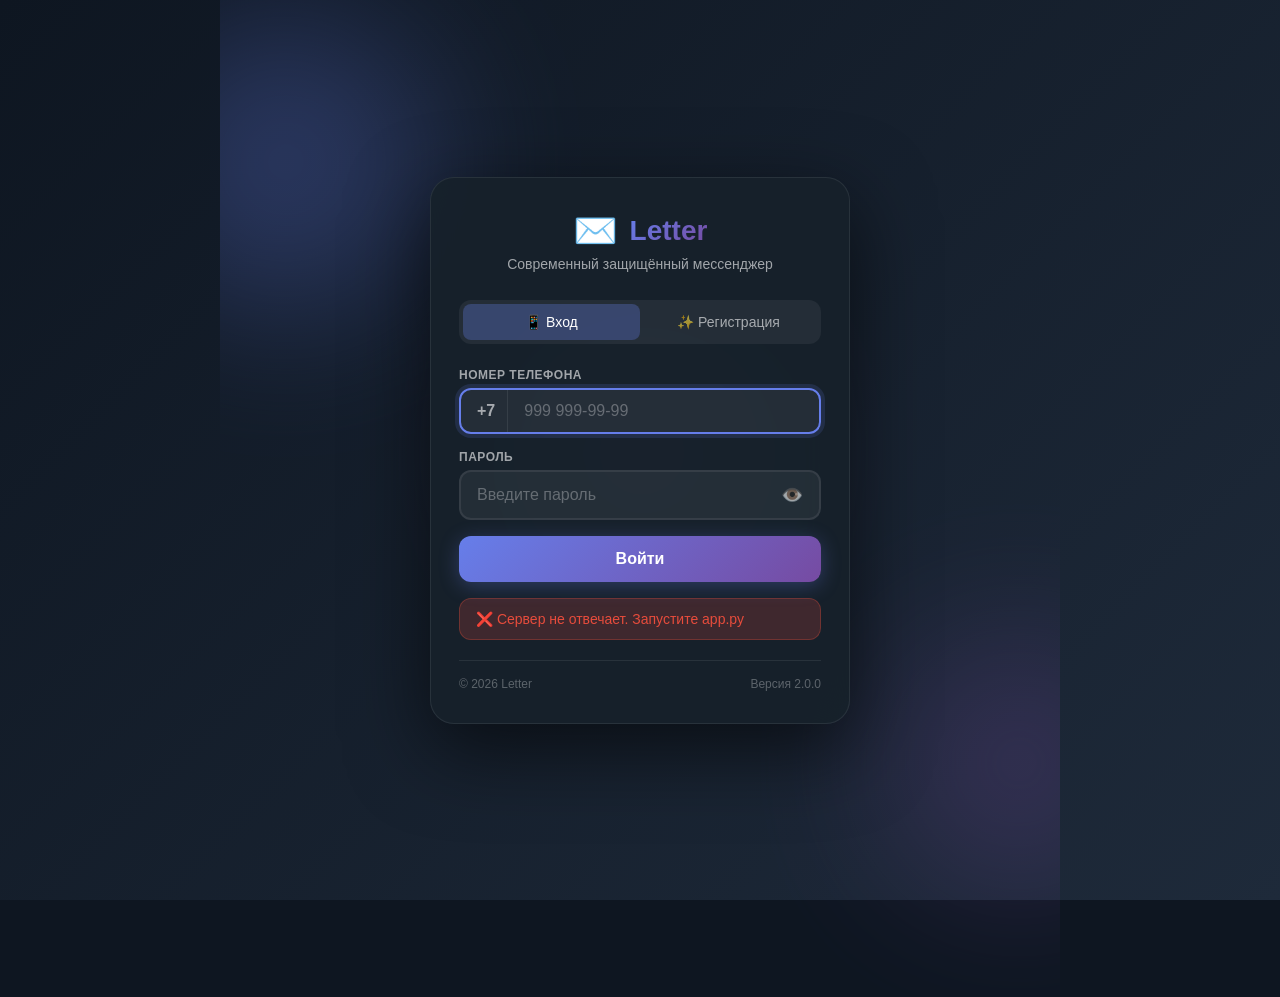
==== index.html @ fa03e1bb "Add files via upload" ====
<!DOCTYPE html>
<html lang="ru">
<head>
    <meta charset="UTF-8" />
    <meta name="viewport" content="width=device-width, initial-scale=1.0, maximum-scale=1.0" />
    <title>Letter — Вход</title>
    <link rel="stylesheet" href="style.css" />
    <link rel="icon" href="data:image/svg+xml,<svg xmlns='http://www.w3.org/2000/svg' viewBox='0 0 100 100'><text y='.9em' font-size='90'>✉️</text></svg>" />
</head>
<body>
    <div class="auth-page">
        <div class="auth-container">
            <!-- Фоновые шары -->
            <div class="auth-bg">
                <div class="orb orb-1"></div>
                <div class="orb orb-2"></div>
                <div class="orb orb-3"></div>
            </div>

            <!-- Карточка -->
            <div class="auth-card">
                <div class="auth-header">
                    <div class="auth-logo">
                        <span class="logo-icon">✉️</span>
                        <h1>Letter</h1>
                    </div>
                    <p class="auth-subtitle">Современный защищённый мессенджер</p>
                </div>

                <!-- Вкладки -->
                <div class="auth-tabs">
                    <button class="auth-tab active" data-tab="login">📱 Вход</button>
                    <button class="auth-tab" data-tab="register">✨ Регистрация</button>
                </div>

                <!-- Панель входа -->
                <div class="auth-panel active" id="panel-login">
                    <form id="login-form">
                        <div class="form-group">
                            <label>Номер телефона</label>
                            <div class="phone-input">
                                <span class="phone-prefix">+7</span>
                                <input 
                                    type="tel" 
                                    id="login-phone" 
                                    placeholder="999 999-99-99" 
                                    maxlength="10"
                                    autofocus
                                />
                            </div>
                        </div>
                        <div class="form-group">
                            <label>Пароль</label>
                            <div class="password-input">
                                <input 
                                    type="password" 
                                    id="login-password" 
                                    placeholder="Введите пароль" 
                                />
                                <button type="button" class="toggle-password" data-target="login-password">
                                    👁️
                                </button>
                            </div>
                        </div>
                        <button type="submit" class="btn btn-primary btn-full" id="login-btn">
                            Войти
                        </button>
                    </form>
                </div>

                <!-- Панель регистрации -->
                <div class="auth-panel" id="panel-register">
                    <form id="register-form">
                        <div class="form-group">
                            <label>Номер телефона</label>
                            <div class="phone-input">
                                <span class="phone-prefix">+7</span>
                                <input 
                                    type="tel" 
                                    id="register-phone" 
                                    placeholder="999 999-99-99" 
                                    maxlength="10"
                                />
                            </div>
                        </div>
                        <div class="form-group">
                            <label>Имя пользователя</label>
                            <input 
                                type="text" 
                                id="register-username" 
                                placeholder="Как вас называть?" 
                            />
                            <span class="input-hint">Необязательно</span>
                        </div>
                        <div class="form-group">
                            <label>Пароль</label>
                            <div class="password-input">
                                <input 
                                    type="password" 
                                    id="register-password" 
                                    placeholder="Минимум 6 символов" 
                                />
                                <button type="button" class="toggle-password" data-target="register-password">
                                    👁️
                                </button>
                            </div>
                        </div>
                        <div class="form-group">
                            <label>Повторите пароль</label>
                            <div class="password-input">
                                <input 
                                    type="password" 
                                    id="register-password-confirm" 
                                    placeholder="Повторите пароль" 
                                />
                                <button type="button" class="toggle-password" data-target="register-password-confirm">
                                    👁️
                                </button>
                            </div>
                        </div>
                        <button type="submit" class="btn btn-primary btn-full" id="register-btn">
                            Создать аккаунт
                        </button>
                    </form>
                </div>

                <!-- Сообщения -->
                <div id="auth-message" class="auth-message"></div>

                <!-- Футер -->
                <div class="auth-footer">
                    <span>© 2026 Letter</span>
                    <span>Версия 2.0.0</span>
                </div>
            </div>
        </div>
    </div>

    <script type="module">
        import './auth.js';
    </script>
</body>
</html>
---- style.css ----
/* ============================================
   ROOT VARIABLES
============================================ */
:root {
    --bg-primary: #0e1621;
    --bg-secondary: #17212b;
    --bg-card: rgba(23, 33, 43, 0.95);
    --bg-input: rgba(255, 255, 255, 0.06);
    --bg-hover: rgba(255, 255, 255, 0.04);
    --border-color: rgba(255, 255, 255, 0.08);
    --text-primary: #ffffff;
    --text-secondary: rgba(255, 255, 255, 0.6);
    --text-muted: rgba(255, 255, 255, 0.3);
    --accent-start: #667eea;
    --accent-end: #764ba2;
    --shadow: 0 25px 80px rgba(0, 0, 0, 0.6);
}

/* ============================================
   RESET
============================================ */
* {
    margin: 0;
    padding: 0;
    box-sizing: border-box;
}

body {
    font-family: -apple-system, BlinkMacSystemFont, 'Segoe UI', Roboto, sans-serif;
    background: var(--bg-primary);
    color: var(--text-primary);
    height: 100vh;
    overflow: hidden;
}

/* ============================================
   SCROLLBAR
============================================ */
::-webkit-scrollbar {
    width: 6px;
}

::-webkit-scrollbar-track {
    background: var(--bg-primary);
}

::-webkit-scrollbar-thumb {
    background: rgba(255, 255, 255, 0.15);
    border-radius: 3px;
}

::-webkit-scrollbar-thumb:hover {
    background: rgba(255, 255, 255, 0.25);
}

/* ============================================
   АВТОРИЗАЦИЯ (LOGIN/REGISTER)
============================================ */
.auth-page {
    display: flex;
    justify-content: center;
    align-items: center;
    min-height: 100vh;
    background: linear-gradient(135deg, #0e1621 0%, #1e2a3a 100%);
    padding: 20px;
}

.auth-container {
    position: relative;
    width: 100%;
    max-width: 420px;
}

/* Анимация фона */
.auth-bg {
    position: absolute;
    top: -50%;
    left: -50%;
    width: 200%;
    height: 200%;
    z-index: 0;
    overflow: hidden;
    pointer-events: none;
}

.orb {
    position: absolute;
    border-radius: 50%;
    filter: blur(80px);
    opacity: 0.3;
    animation: float 8s ease-in-out infinite;
}

.orb-1 {
    width: 300px;
    height: 300px;
    background: #667eea;
    top: 10%;
    left: -10%;
    animation-delay: 0s;
}

.orb-2 {
    width: 250px;
    height: 250px;
    background: #764ba2;
    bottom: 10%;
    right: -10%;
    animation-delay: 2s;
}

.orb-3 {
    width: 200px;
    height: 200px;
    background: #f093fb;
    top: 50%;
    left: 50%;
    transform: translate(-50%, -50%);
    animation-delay: 4s;
}

@keyframes float {
    0%,
    100% {
        transform: translate(0, 0) scale(1);
    }
    33% {
        transform: translate(30px, -30px) scale(1.1);
    }
    66% {
        transform: translate(-20px, 20px) scale(0.9);
    }
}

/* Карточка авторизации */
.auth-card {
    position: relative;
    z-index: 1;
    background: var(--bg-card);
    backdrop-filter: blur(20px);
    -webkit-backdrop-filter: blur(20px);
    border: 1px solid var(--border-color);
    border-radius: 24px;
    padding: 32px 28px;
    box-shadow: var(--shadow);
}

.auth-header {
    text-align: center;
    margin-bottom: 28px;
}

.auth-logo {
    display: flex;
    align-items: center;
    justify-content: center;
    gap: 12px;
}

.logo-icon {
    font-size: 36px;
}

.auth-logo h1 {
    font-size: 28px;
    font-weight: 700;
    background: linear-gradient(135deg, var(--accent-start), var(--accent-end));
    -webkit-background-clip: text;
    -webkit-text-fill-color: transparent;
    background-clip: text;
}

.auth-subtitle {
    color: var(--text-secondary);
    font-size: 14px;
    margin-top: 4px;
}

/* Вкладки */
.auth-tabs {
    display: flex;
    gap: 0;
    margin-bottom: 24px;
    background: var(--bg-input);
    border-radius: 12px;
    overflow: hidden;
    padding: 4px;
}

.auth-tab {
    flex: 1;
    padding: 10px;
    background: transparent;
    border: none;
    color: var(--text-secondary);
    font-size: 14px;
    font-weight: 500;
    cursor: pointer;
    border-radius: 8px;
    transition: all 0.3s;
}

.auth-tab.active {
    background: rgba(102, 126, 234, 0.3);
    color: var(--text-primary);
}

.auth-tab:hover {
    color: var(--text-primary);
}

/* Панели форм */
.auth-panel {
    display: none;
    animation: fadeIn 0.3s ease;
}

.auth-panel.active {
    display: block;
}

@keyframes fadeIn {
    from {
        opacity: 0;
        transform: translateY(10px);
    }
    to {
        opacity: 1;
        transform: translateY(0);
    }
}

/* Формы */
.form-group {
    margin-bottom: 16px;
}

.form-group label {
    display: block;
    font-size: 12px;
    font-weight: 600;
    color: var(--text-secondary);
    margin-bottom: 6px;
    text-transform: uppercase;
    letter-spacing: 0.5px;
}

.phone-input,
.password-input {
    display: flex;
    align-items: center;
    background: var(--bg-input);
    border: 2px solid var(--border-color);
    border-radius: 12px;
    overflow: hidden;
    transition: all 0.3s;
}

.phone-input:focus-within,
.password-input:focus-within {
    border-color: var(--accent-start);
    box-shadow: 0 0 0 4px rgba(102, 126, 234, 0.15);
}

.phone-prefix {
    padding: 12px 12px 12px 16px;
    color: var(--text-secondary);
    font-weight: 600;
    font-size: 16px;
    background: transparent;
    border-right: 1px solid var(--border-color);
    flex-shrink: 0;
}

input[type="tel"],
input[type="text"],
input[type="password"],
input[type="date"] {
    width: 100%;
    padding: 12px 16px;
    background: transparent;
    border: none;
    font-size: 16px;
    color: var(--text-primary);
    outline: none;
    font-family: inherit;
}

input::placeholder {
    color: var(--text-muted);
}

.input-hint {
    display: block;
    color: var(--text-muted);
    font-size: 12px;
    margin-top: 4px;
}

.toggle-password {
    padding: 12px 16px;
    background: transparent;
    border: none;
    color: var(--text-secondary);
    cursor: pointer;
    font-size: 18px;
    transition: color 0.2s;
}

.toggle-password:hover {
    color: var(--text-primary);
}

/* Кнопки */
.btn {
    padding: 14px 24px;
    border: none;
    border-radius: 12px;
    font-size: 16px;
    font-weight: 600;
    cursor: pointer;
    transition: all 0.3s;
    font-family: inherit;
    display: inline-flex;
    align-items: center;
    justify-content: center;
    gap: 8px;
}

.btn:disabled {
    opacity: 0.5;
    cursor: not-allowed;
}

.btn-primary {
    background: linear-gradient(135deg, var(--accent-start), var(--accent-end));
    color: white;
    box-shadow: 0 4px 20px rgba(102, 126, 234, 0.3);
}

.btn-primary:hover:not(:disabled) {
    transform: translateY(-2px);
    box-shadow: 0 8px 30px rgba(102, 126, 234, 0.5);
}

.btn-full {
    width: 100%;
}

.btn-secondary {
    background: var(--bg-input);
    color: var(--text-primary);
    border: 1px solid var(--border-color);
}

.btn-secondary:hover:not(:disabled) {
    background: rgba(255, 255, 255, 0.1);
}

.btn-danger {
    background: #e74c3c;
    color: white;
}

.btn-danger:hover:not(:disabled) {
    background: #c0392b;
}

.btn-icon {
    width: 40px;
    height: 40px;
    padding: 0;
    border-radius: 50%;
    background: transparent;
    border: none;
    color: var(--text-secondary);
    font-size: 20px;
    cursor: pointer;
    transition: all 0.2s;
    display: flex;
    align-items: center;
    justify-content: center;
}

.btn-icon:hover {
    background: var(--bg-input);
    color: var(--text-primary);
}

/* Сообщения */
.auth-message {
    margin-top: 16px;
    padding: 12px 16px;
    border-radius: 12px;
    font-size: 14px;
    display: none;
}

.auth-message.error {
    display: block;
    background: rgba(231, 76, 60, 0.2);
    border: 1px solid rgba(231, 76, 60, 0.3);
    color: #e74c3c;
}

.auth-message.success {
    display: block;
    background: rgba(46, 204, 113, 0.2);
    border: 1px solid rgba(46, 204, 113, 0.3);
    color: #2ecc71;
}

.auth-footer {
    text-align: center;
    margin-top: 20px;
    padding-top: 16px;
    border-top: 1px solid var(--border-color);
    color: var(--text-muted);
    font-size: 12px;
    display: flex;
    justify-content: space-between;
}

/* ============================================
   ОСНОВНОЙ ИНТЕРФЕЙС (DASHBOARD + CHAT)
============================================ */
.app {
    display: flex;
    height: 100vh;
    background: var(--bg-primary);
}

/* ============================================
   БОКОВАЯ ПАНЕЛЬ (SIDEBAR)
============================================ */
.sidebar {
    width: 320px;
    min-width: 320px;
    background: var(--bg-secondary);
    border-right: 1px solid var(--border-color);
    display: flex;
    flex-direction: column;
    height: 100vh;
}

.sidebar-header {
    padding: 16px 20px;
    border-bottom: 1px solid var(--border-color);
    display: flex;
    align-items: center;
    justify-content: space-between;
    gap: 12px;
}

.sidebar-user {
    display: flex;
    align-items: center;
    gap: 12px;
    flex: 1;
    min-width: 0;
}

.user-avatar {
    width: 40px;
    height: 40px;
    border-radius: 50%;
    background: linear-gradient(135deg, var(--accent-start), var(--accent-end));
    display: flex;
    align-items: center;
    justify-content: center;
    font-size: 18px;
    font-weight: 600;
    color: white;
    flex-shrink: 0;
    position: relative;
}

.user-avatar img {
    width: 100%;
    height: 100%;
    border-radius: 50%;
    object-fit: cover;
}

.online-dot {
    position: absolute;
    bottom: 2px;
    right: 2px;
    width: 12px;
    height: 12px;
    border-radius: 50%;
    background: #2ecc71;
    border: 2px solid var(--bg-secondary);
}

.online-dot.offline {
    background: #95a5a6;
}

.user-info {
    flex: 1;
    min-width: 0;
}

.user-name {
    display: block;
    font-weight: 600;
    font-size: 16px;
    color: var(--text-primary);
    white-space: nowrap;
    overflow: hidden;
    text-overflow: ellipsis;
}

.user-status {
    font-size: 12px;
    color: var(--text-secondary);
}

.sidebar-actions {
    display: flex;
    gap: 4px;
}

/* Поиск */
.search-container {
    padding: 12px 16px;
    border-bottom: 1px solid var(--border-color);
}

.search-box {
    display: flex;
    align-items: center;
    background: var(--bg-input);
    border-radius: 10px;
    padding: 0 12px;
    border: 2px solid transparent;
    transition: all 0.3s;
}

.search-box:focus-within {
    border-color: var(--accent-start);
}

.search-icon {
    color: var(--text-secondary);
    font-size: 16px;
    margin-right: 8px;
}

.search-box input {
    flex: 1;
    padding: 10px 0;
    background: transparent;
    border: none;
    color: var(--text-primary);
    font-size: 14px;
    outline: none;
}

.search-box input::placeholder {
    color: var(--text-muted);
}

.search-clear {
    background: transparent;
    border: none;
    color: var(--text-muted);
    cursor: pointer;
    padding: 4px 8px;
    display: none;
}

.search-clear.visible {
    display: block;
}

/* Фильтры чатов */
.chat-filters {
    display: flex;
    gap: 4px;
    padding: 8px 16px;
    border-bottom: 1px solid var(--border-color);
    overflow-x: auto;
}

.filter-btn {
    padding: 6px 14px;
    border-radius: 20px;
    border: none;
    background: transparent;
    color: var(--text-secondary);
    font-size: 13px;
    cursor: pointer;
    transition: all 0.2s;
    white-space: nowrap;
}

.filter-btn:hover {
    background: var(--bg-input);
    color: var(--text-primary);
}

.filter-btn.active {
    background: var(--accent-start);
    color: white;
}

/* Список чатов */
.chats-list {
    flex: 1;
    overflow-y: auto;
    padding: 8px 0;
}

.chat-item {
    display: flex;
    align-items: center;
    gap: 12px;
    padding: 12px 16px;
    cursor: pointer;
    transition: all 0.2s;
    position: relative;
}

.chat-item:hover {
    background: var(--bg-hover);
}

.chat-item.active {
    background: rgba(102, 126, 234, 0.15);
}

.chat-avatar {
    width: 48px;
    height: 48px;
    border-radius: 50%;
    background: linear-gradient(135deg, #667eea, #764ba2);
    display: flex;
    align-items: center;
    justify-content: center;
    font-size: 20px;
    font-weight: 600;
    color: white;
    flex-shrink: 0;
    position: relative;
}

.unread-badge {
    position: absolute;
    top: -4px;
    right: -4px;
    background: #e74c3c;
    color: white;
    font-size: 11px;
    font-weight: 600;
    padding: 2px 8px;
    border-radius: 12px;
    min-width: 20px;
    text-align: center;
}

.chat-info {
    flex: 1;
    min-width: 0;
}

.chat-name {
    font-weight: 500;
    font-size: 15px;
    color: var(--text-primary);
}

.chat-last-msg {
    font-size: 13px;
    color: var(--text-secondary);
    white-space: nowrap;
    overflow: hidden;
    text-overflow: ellipsis;
}

.chat-time {
    font-size: 11px;
    color: var(--text-muted);
    flex-shrink: 0;
}

/* Пустое состояние */
.empty-chats {
    text-align: center;
    padding: 40px 20px;
}

.empty-icon {
    font-size: 48px;
    margin-bottom: 12px;
}

.empty-chats p {
    color: var(--text-secondary);
}

.empty-hint {
    font-size: 13px;
    color: var(--text-muted);
    margin-top: 4px;
}

/* ============================================
   ОСНОВНАЯ ОБЛАСТЬ (MAIN CONTENT)
============================================ */
.main-content {
    flex: 1;
    display: flex;
    flex-direction: column;
    height: 100vh;
    background: var(--bg-primary);
}

/* Пустое состояние главной */
.empty-state {
    flex: 1;
    display: flex;
    flex-direction: column;
    align-items: center;
    justify-content: center;
    text-align: center;
    padding: 40px;
}

.empty-state .empty-icon {
    font-size: 64px;
    margin-bottom: 16px;
}

.empty-state h2 {
    font-size: 24px;
    font-weight: 600;
    margin-bottom: 8px;
}

.empty-state p {
    color: var(--text-secondary);
    margin-bottom: 24px;
}

/* ============================================
   ОКНО ЧАТА
============================================ */
.chat-container {
    flex: 1;
    display: flex;
    flex-direction: column;
    height: 100vh;
}

.chat-header {
    padding: 12px 20px;
    border-bottom: 1px solid var(--border-color);
    display: flex;
    align-items: center;
    gap: 12px;
    background: var(--bg-secondary);
    min-height: 64px;
}

.back-btn {
    background: transparent;
    border: none;
    color: var(--text-secondary);
    font-size: 24px;
    cursor: pointer;
    padding: 4px 8px;
    display: none;
}

.back-btn:hover {
    color: var(--text-primary);
}

.chat-user-info {
    display: flex;
    align-items: center;
    gap: 12px;
    flex: 1;
}

.chat-user-avatar {
    width: 40px;
    height: 40px;
    border-radius: 50%;
    background: linear-gradient(135deg, #667eea, #764ba2);
    display: flex;
    align-items: center;
    justify-content: center;
    font-size: 18px;
    font-weight: 600;
    color: white;
    flex-shrink: 0;
}

.chat-user-name {
    font-weight: 600;
    font-size: 16px;
}

.chat-user-status {
    font-size: 12px;
    color: var(--text-secondary);
}

.chat-user-status.online {
    color: #2ecc71;
}

/* Сообщения */
.messages-container {
    flex: 1;
    overflow-y: auto;
    padding: 16px 20px;
    background: var(--bg-primary);
}

.messages {
    display: flex;
    flex-direction: column;
    gap: 4px;
}

.date-divider {
    text-align: center;
    font-size: 12px;
    color: var(--text-muted);
    padding: 8px 0;
    margin: 8px 0;
}

.message {
    display: flex;
    align-items: flex-start;
    gap: 8px;
    max-width: 70%;
    animation: messageIn 0.3s ease;
}

@keyframes messageIn {
    from {
        opacity: 0;
        transform: scale(0.95);
    }
    to {
        opacity: 1;
        transform: scale(1);
    }
}

.message.mine {
    align-self: flex-end;
    flex-direction: row-reverse;
}

.message-avatar {
    width: 32px;
    height: 32px;
    border-radius: 50%;
    background: linear-gradient(135deg, #667eea, #764ba2);
    display: flex;
    align-items: center;
    justify-content: center;
    font-size: 14px;
    font-weight: 600;
    color: white;
    flex-shrink: 0;
}

.message-content {
    background: var(--bg-secondary);
    padding: 8px 14px;
    border-radius: 12px;
    max-width: 100%;
}

.message.mine .message-content {
    background: rgba(102, 126, 234, 0.25);
}

.message-sender {
    font-size: 12px;
    font-weight: 600;
    color: var(--accent-start);
    margin-bottom: 2px;
}

.message-text {
    font-size: 15px;
    word-wrap: break-word;
    white-space: pre-wrap;
}

.message-text a {
    color: var(--accent-start);
    text-decoration: none;
}

.message-text a:hover {
    text-decoration: underline;
}

.message-time {
    font-size: 10px;
    color: var(--text-muted);
    margin-top: 4px;
    text-align: right;
}

.message-reply {
    font-size: 13px;
    color: var(--text-secondary);
    background: rgba(255, 255, 255, 0.05);
    padding: 4px 8px;
    border-radius: 6px;
    margin-bottom: 4px;
    border-left: 3px solid var(--accent-start);
}

.message-actions {
    display: none;
    gap: 4px;
    padding: 4px;
}

.message:hover .message-actions {
    display: flex;
}

.action-btn {
    background: transparent;
    border: none;
    color: var(--text-muted);
    cursor: pointer;
    padding: 2px 6px;
    font-size: 14px;
    border-radius: 4px;
    transition: all 0.2s;
}

.action-btn:hover {
    background: var(--bg-input);
    color: var(--text-primary);
}

/* Пустые сообщения */
.empty-messages {
    text-align: center;
    padding: 60px 20px;
}

.empty-messages .empty-icon {
    font-size: 48px;
    margin-bottom: 12px;
}

.empty-messages p {
    color: var(--text-secondary);
}

/* ============================================
   ВВОД СООБЩЕНИЯ
============================================ */
.message-input-area {
    padding: 12px 20px;
    border-top: 1px solid var(--border-color);
    display: flex;
    align-items: center;
    gap: 8px;
    background: var(--bg-secondary);
}

.message-input-area input {
    flex: 1;
    padding: 10px 16px;
    background: var(--bg-input);
    border: 2px solid var(--border-color);
    border-radius: 24px;
    color: var(--text-primary);
    font-size: 15px;
    outline: none;
    transition: all 0.3s;
}

.message-input-area input:focus {
    border-color: var(--accent-start);
}

.message-input-area input::placeholder {
    color: var(--text-muted);
}

.send-btn {
    width: 44px;
    height: 44px;
    border-radius: 50%;
    border: none;
    background: linear-gradient(135deg, var(--accent-start), var(--accent-end));
    color: white;
    font-size: 20px;
    cursor: pointer;
    transition: all 0.3s;
    display: flex;
    align-items: center;
    justify-content: center;
}

.send-btn:hover:not(:disabled) {
    transform: scale(1.05);
    box-shadow: 0 4px 20px rgba(102, 126, 234, 0.4);
}

.send-btn:disabled {
    opacity: 0.4;
    cursor: not-allowed;
}

.attach-btn {
    width: 40px;
    height: 40px;
    border-radius: 50%;
    border: none;
    background: transparent;
    color: var(--text-secondary);
    font-size: 20px;
    cursor: pointer;
    transition: all 0.2s;
}

.attach-btn:hover {
    background: var(--bg-input);
    color: var(--text-primary);
}

/* ============================================
   МОДАЛЬНОЕ ОКНО
============================================ */
.modal {
    display: none;
    position: fixed;
    top: 0;
    left: 0;
    width: 100%;
    height: 100%;
    z-index: 1000;
    animation: modalIn 0.3s ease;
}

.modal.active {
    display: flex;
    align-items: center;
    justify-content: center;
}

@keyframes modalIn {
    from {
        opacity: 0;
        transform: scale(0.9);
    }
    to {
        opacity: 1;
        transform: scale(1);
    }
}

.modal-overlay {
    position: absolute;
    top: 0;
    left: 0;
    width: 100%;
    height: 100%;
    background: rgba(0, 0, 0, 0.6);
    backdrop-filter: blur(4px);
}

.modal-content {
    position: relative;
    background: var(--bg-secondary);
    border-radius: 16px;
    padding: 24px;
    max-width: 440px;
    width: 90%;
    max-height: 80vh;
    overflow-y: auto;
    border: 1px solid var(--border-color);
}

.modal-header {
    display: flex;
    justify-content: space-between;
    align-items: center;
    margin-bottom: 20px;
}

.modal-header h3 {
    font-size: 18px;
    font-weight: 600;
}

.modal-close {
    background: transparent;
    border: none;
    color: var(--text-secondary);
    font-size: 24px;
    cursor: pointer;
}

.modal-close:hover {
    color: var(--text-primary);
}

.modal-body {
    margin-bottom: 20px;
}

.modal-footer {
    display: flex;
    gap: 12px;
    justify-content: flex-end;
}

.modal-footer .btn {
    padding: 10px 20px;
}

/* Результаты поиска в модалке */
.search-results {
    margin-top: 12px;
}

.search-result-item {
    display: flex;
    align-items: center;
    gap: 12px;
    padding: 10px 12px;
    border-radius: 8px;
    cursor: pointer;
    transition: all 0.2s;
}

.search-result-item:hover {
    background: var(--bg-hover);
}

.search-result-item.selected {
    background: rgba(102, 126, 234, 0.2);
}

.result-avatar {
    width: 36px;
    height: 36px;
    border-radius: 50%;
    background: linear-gradient(135deg, #667eea, #764ba2);
    display: flex;
    align-items: center;
    justify-content: center;
    font-size: 16px;
    font-weight: 600;
    color: white;
    flex-shrink: 0;
}

.result-name {
    font-weight: 500;
    font-size: 14px;
}

.result-phone {
    font-size: 12px;
    color: var(--text-secondary);
}

.no-results {
    text-align: center;
    color: var(--text-secondary);
    padding: 20px;
}

/* ============================================
   ЗАГРУЗОЧНЫЕ СПИННЕРЫ
============================================ */
.loading-spinner {
    text-align: center;
    padding: 40px 20px;
}

.spinner {
    width: 36px;
    height: 36px;
    border: 3px solid var(--bg-input);
    border-top-color: var(--accent-start);
    border-radius: 50%;
    animation: spin 0.8s linear infinite;
    margin: 0 auto 12px;
}

@keyframes spin {
    to {
        transform: rotate(360deg);
    }
}

.loading-spinner p {
    color: var(--text-secondary);
}

.error-state {
    text-align: center;
    padding: 40px 20px;
    color: #e74c3c;
}

.error-state button {
    margin-top: 12px;
    padding: 8px 20px;
    border-radius: 8px;
    border: none;
    background: var(--accent-start);
    color: white;
    cursor: pointer;
}

/* ============================================
   АДАПТИВНОСТЬ
============================================ */
@media (max-width: 768px) {
    .sidebar {
        width: 100%;
        min-width: 0;
        display: flex;
    }

    .sidebar.hidden {
        display: none;
    }

    .chat-container {
        display: none;
    }

    .chat-container.visible {
        display: flex;
    }

    .back-btn {
        display: block !important;
    }

    .auth-card {
        padding: 24px 20px;
    }

    .message {
        max-width: 85%;
    }

    .modal-content {
        width: 95%;
        padding: 20px;
    }
}

@media (min-width: 769px) {
    .back-btn {
        display: none !important;
    }
}

/* ============================================
   УТИЛИТЫ
============================================ */
.hidden {
    display: none !important;
}

.text-center {
    text-align: center;
}

.text-muted {
    color: var(--text-muted);
}

.mt-8 {
    margin-top: 8px;
}
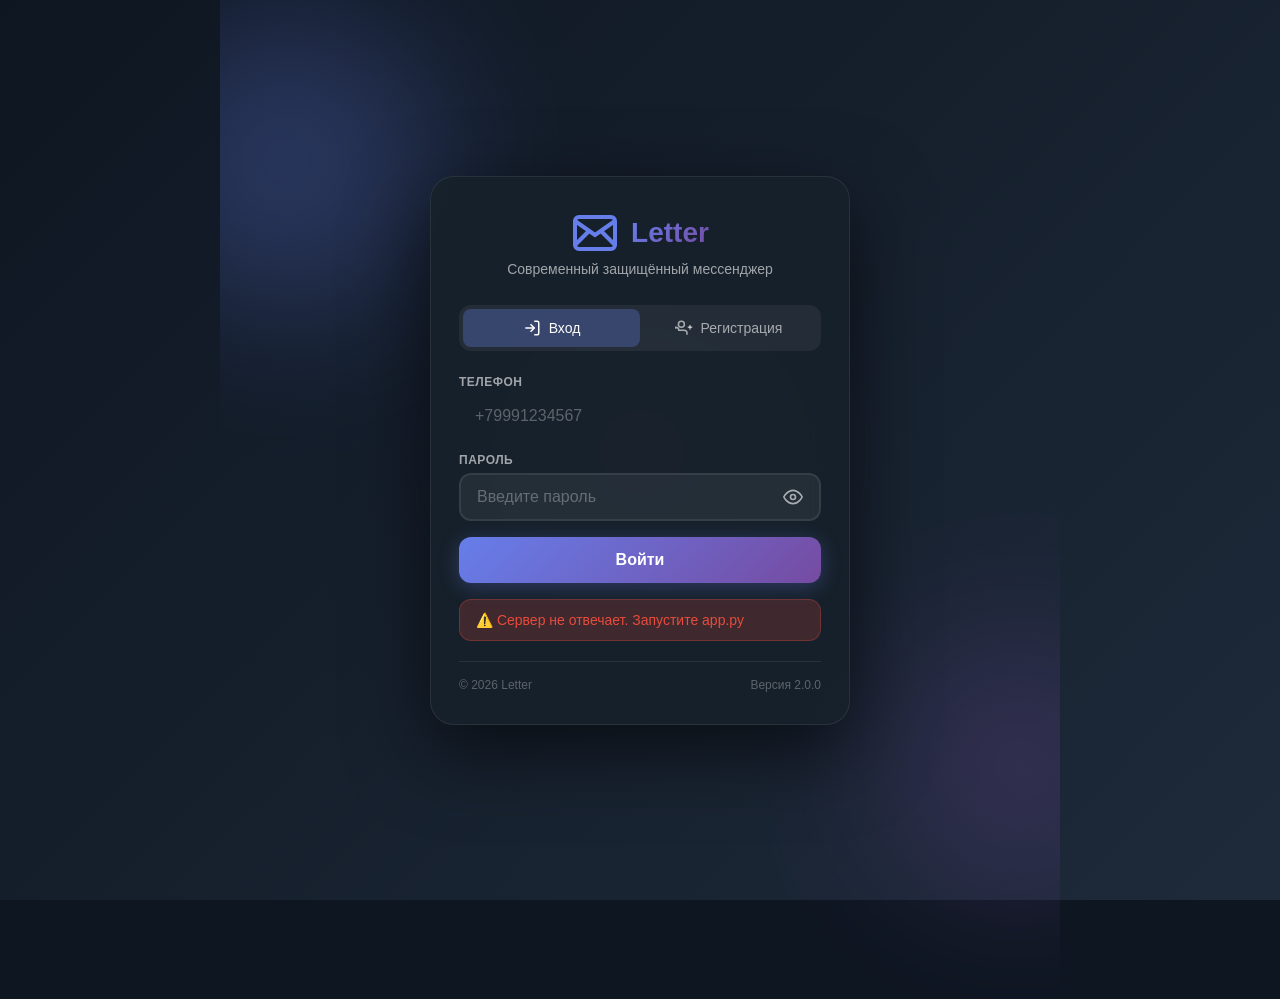
==== commit cf1a3cbe: "Refactor HTML structure and update elements" ====
--- a/index.html
+++ b/index.html
@@ -1,133 +1,123 @@
 <!DOCTYPE html>
 <html lang="ru">
 <head>
-    <meta charset="UTF-8" />
-    <meta name="viewport" content="width=device-width, initial-scale=1.0, maximum-scale=1.0" />
+    <meta charset="UTF-8">
+    <meta name="viewport" content="width=device-width, initial-scale=1.0">
     <title>Letter — Вход</title>
-    <link rel="stylesheet" href="style.css" />
-    <link rel="icon" href="data:image/svg+xml,<svg xmlns='http://www.w3.org/2000/svg' viewBox='0 0 100 100'><text y='.9em' font-size='90'>✉️</text></svg>" />
+    <link rel="stylesheet" href="style.css">
 </head>
 <body>
     <div class="auth-page">
         <div class="auth-container">
-            <!-- Фоновые шары -->
             <div class="auth-bg">
                 <div class="orb orb-1"></div>
                 <div class="orb orb-2"></div>
                 <div class="orb orb-3"></div>
             </div>
 
-            <!-- Карточка -->
             <div class="auth-card">
                 <div class="auth-header">
                     <div class="auth-logo">
-                        <span class="logo-icon">✉️</span>
+                        <!-- Иконка Letter -->
+                        <svg width="48" height="48" viewBox="0 0 24 24" fill="none" stroke="#667eea" stroke-width="2">
+                            <path d="M4 4h16c1.1 0 2 .9 2 2v12c0 1.1-.9 2-2 2H4c-1.1 0-2-.9-2-2V6c0-1.1.9-2 2-2z"/>
+                            <polyline points="22,6 12,13 2,6"/>
+                            <line x1="2" y1="18" x2="9" y2="11"/>
+                            <line x1="22" y1="18" x2="15" y2="11"/>
+                        </svg>
                         <h1>Letter</h1>
                     </div>
                     <p class="auth-subtitle">Современный защищённый мессенджер</p>
                 </div>
 
-                <!-- Вкладки -->
                 <div class="auth-tabs">
-                    <button class="auth-tab active" data-tab="login">📱 Вход</button>
-                    <button class="auth-tab" data-tab="register">✨ Регистрация</button>
-                </div>
-
-                <!-- Панель входа -->
+                    <button class="auth-tab active" data-tab="login">
+                        <!-- Вход иконка -->
+                        <svg viewBox="0 0 24 24" fill="none" stroke="currentColor" stroke-width="2">
+                            <path d="M15 3h4a2 2 0 0 1 2 2v14a2 2 0 0 1-2 2h-4"/>
+                            <polyline points="10 17 15 12 10 7"/>
+                            <line x1="15" y1="12" x2="3" y2="12"/>
+                        </svg>
+                        Вход
+                    </button>
+                    <button class="auth-tab" data-tab="register">
+                        <!-- Регистрация иконка -->
+                        <svg viewBox="0 0 24 24" fill="none" stroke="currentColor" stroke-width="2">
+                            <path d="M16 21v-2a4 4 0 0 0-4-4H5a4 4 0 0 0-4-4v2"/>
+                            <circle cx="8.5" cy="7" r="4"/>
+                            <line x1="20" y1="8" x2="20" y2="14"/>
+                            <line x1="23" y1="11" x2="17" y2="11"/>
+                        </svg>
+                        Регистрация
+                    </button>
+                </div>
+
                 <div class="auth-panel active" id="panel-login">
                     <form id="login-form">
                         <div class="form-group">
-                            <label>Номер телефона</label>
-                            <div class="phone-input">
-                                <span class="phone-prefix">+7</span>
-                                <input 
-                                    type="tel" 
-                                    id="login-phone" 
-                                    placeholder="999 999-99-99" 
-                                    maxlength="10"
-                                    autofocus
-                                />
-                            </div>
+                            <label>Телефон</label>
+                            <input type="tel" id="login-phone" placeholder="+79991234567">
                         </div>
                         <div class="form-group">
                             <label>Пароль</label>
                             <div class="password-input">
-                                <input 
-                                    type="password" 
-                                    id="login-password" 
-                                    placeholder="Введите пароль" 
-                                />
+                                <input type="password" id="login-password" placeholder="Введите пароль">
                                 <button type="button" class="toggle-password" data-target="login-password">
-                                    👁️
+                                    <svg viewBox="0 0 24 24" fill="none" stroke="currentColor" stroke-width="2">
+                                        <path d="M1 12s4-8 11-8 11 8 11 8-4 8-11 8-11-8-11-8z"/>
+                                        <circle cx="12" cy="12" r="3"/>
+                                    </svg>
                                 </button>
                             </div>
                         </div>
-                        <button type="submit" class="btn btn-primary btn-full" id="login-btn">
+                        <button type="submit" class="btn btn-primary btn-full">
                             Войти
                         </button>
                     </form>
                 </div>
 
-                <!-- Панель регистрации -->
                 <div class="auth-panel" id="panel-register">
                     <form id="register-form">
                         <div class="form-group">
-                            <label>Номер телефона</label>
-                            <div class="phone-input">
-                                <span class="phone-prefix">+7</span>
-                                <input 
-                                    type="tel" 
-                                    id="register-phone" 
-                                    placeholder="999 999-99-99" 
-                                    maxlength="10"
-                                />
-                            </div>
-                        </div>
-                        <div class="form-group">
-                            <label>Имя пользователя</label>
-                            <input 
-                                type="text" 
-                                id="register-username" 
-                                placeholder="Как вас называть?" 
-                            />
-                            <span class="input-hint">Необязательно</span>
+                            <label>Телефон</label>
+                            <input type="tel" id="register-phone" placeholder="+79991234567">
+                        </div>
+                        <div class="form-group">
+                            <label>Имя</label>
+                            <input type="text" id="register-username" placeholder="Ваше имя">
                         </div>
                         <div class="form-group">
                             <label>Пароль</label>
                             <div class="password-input">
-                                <input 
-                                    type="password" 
-                                    id="register-password" 
-                                    placeholder="Минимум 6 символов" 
-                                />
+                                <input type="password" id="register-password" placeholder="Минимум 6 символов">
                                 <button type="button" class="toggle-password" data-target="register-password">
-                                    👁️
+                                    <svg viewBox="0 0 24 24" fill="none" stroke="currentColor" stroke-width="2">
+                                        <path d="M1 12s4-8 11-8 11 8 11 8-4 8-11 8-11-8-11-8z"/>
+                                        <circle cx="12" cy="12" r="3"/>
+                                    </svg>
                                 </button>
                             </div>
                         </div>
                         <div class="form-group">
                             <label>Повторите пароль</label>
                             <div class="password-input">
-                                <input 
-                                    type="password" 
-                                    id="register-password-confirm" 
-                                    placeholder="Повторите пароль" 
-                                />
+                                <input type="password" id="register-password-confirm" placeholder="Повторите пароль">
                                 <button type="button" class="toggle-password" data-target="register-password-confirm">
-                                    👁️
+                                    <svg viewBox="0 0 24 24" fill="none" stroke="currentColor" stroke-width="2">
+                                        <path d="M1 12s4-8 11-8 11 8 11 8-4 8-11 8-11-8-11-8z"/>
+                                        <circle cx="12" cy="12" r="3"/>
+                                    </svg>
                                 </button>
                             </div>
                         </div>
-                        <button type="submit" class="btn btn-primary btn-full" id="register-btn">
+                        <button type="submit" class="btn btn-primary btn-full">
                             Создать аккаунт
                         </button>
                     </form>
                 </div>
 
-                <!-- Сообщения -->
                 <div id="auth-message" class="auth-message"></div>
 
-                <!-- Футер -->
                 <div class="auth-footer">
                     <span>© 2026 Letter</span>
                     <span>Версия 2.0.0</span>
@@ -137,7 +127,117 @@
     </div>
 
     <script type="module">
-        import './auth.js';
+        import { login, register, checkConnection } from './api.js';
+
+        const loginForm = document.getElementById('login-form');
+        const registerForm = document.getElementById('register-form');
+        const messageEl = document.getElementById('auth-message');
+
+        function showMessage(text, type = 'error') {
+            messageEl.textContent = text;
+            messageEl.className = `auth-message ${type}`;
+            messageEl.style.display = 'block';
+            setTimeout(() => { messageEl.style.display = 'none'; }, 5000);
+        }
+
+        // Проверка API
+        checkConnection().then(result => {
+            if (result.status === 'error') {
+                showMessage('⚠️ Сервер не отвечает. Запустите app.py', 'error');
+            } else {
+                showMessage('✅ Сервер работает', 'success');
+            }
+        });
+
+        // Показ/скрытие пароля
+        document.querySelectorAll('.toggle-password').forEach(btn => {
+            btn.addEventListener('click', function() {
+                const input = document.getElementById(this.dataset.target);
+                if (input.type === 'password') {
+                    input.type = 'text';
+                    this.innerHTML = `<svg viewBox="0 0 24 24" fill="none" stroke="currentColor" stroke-width="2">
+                        <path d="M17.94 17.94A10.07 10.07 0 0 1 12 20c-7 0-11-8-11-8a18.45 18.45 0 0 1 5.06-5.94M9.9 4.24A9.12 9.12 0 0 1 12 4c7 0 11 8 11 8a18.5 18.5 0 0 1-2.16 3.19m-6.72-1.07a3 3 0 1 1-4.24-4.24"/>
+                        <line x1="1" y1="1" x2="23" y2="23"/>
+                    </svg>`;
+                } else {
+                    input.type = 'password';
+                    this.innerHTML = `<svg viewBox="0 0 24 24" fill="none" stroke="currentColor" stroke-width="2">
+                        <path d="M1 12s4-8 11-8 11 8 11 8-4 8-11 8-11-8-11-8z"/>
+                        <circle cx="12" cy="12" r="3"/>
+                    </svg>`;
+                }
+            });
+        });
+
+        // Вход
+        loginForm.addEventListener('submit', async (e) => {
+            e.preventDefault();
+            const phone = document.getElementById('login-phone').value.trim();
+            const password = document.getElementById('login-password').value;
+
+            if (!phone || !password) {
+                showMessage('Заполните все поля', 'error');
+                return;
+            }
+
+            const result = await login(phone, password);
+            
+            if (result.success) {
+                showMessage('✅ Вход выполнен!', 'success');
+                setTimeout(() => window.location.href = 'dashboard.html', 500);
+            } else {
+                showMessage(result.error || 'Ошибка входа', 'error');
+            }
+        });
+
+        // Регистрация
+        registerForm.addEventListener('submit', async (e) => {
+            e.preventDefault();
+            const phone = document.getElementById('register-phone').value.trim();
+            const username = document.getElementById('register-username').value.trim() || phone;
+            const password = document.getElementById('register-password').value;
+            const confirm = document.getElementById('register-password-confirm').value;
+
+            if (!phone || !password) {
+                showMessage('Заполните все поля', 'error');
+                return;
+            }
+
+            if (password.length < 6) {
+                showMessage('Пароль минимум 6 символов', 'error');
+                return;
+            }
+
+            if (password !== confirm) {
+                showMessage('Пароли не совпадают', 'error');
+                return;
+            }
+
+            const result = await register(phone, password, username);
+            
+            if (result.success) {
+                showMessage('✅ Аккаунт создан! Войдите в систему', 'success');
+                document.querySelector('[data-tab="login"]').click();
+                document.getElementById('login-phone').value = phone;
+            } else {
+                showMessage(result.error || 'Ошибка регистрации', 'error');
+            }
+        });
+
+        // Переключение вкладок
+        document.querySelectorAll('.auth-tab').forEach(tab => {
+            tab.addEventListener('click', function() {
+                document.querySelectorAll('.auth-tab').forEach(t => t.classList.remove('active'));
+                document.querySelectorAll('.auth-panel').forEach(p => p.classList.remove('active'));
+                this.classList.add('active');
+                document.getElementById(`panel-${this.dataset.tab}`).classList.add('active');
+                messageEl.style.display = 'none';
+            });
+        });
+
+        if (localStorage.getItem('letter_token')) {
+            window.location.href = 'dashboard.html';
+        }
     </script>
 </body>
-</html>+                                        </html>
--- a/style.css
+++ b/style.css
@@ -34,6 +34,43 @@
 }
 
 /* ============================================
+   SVG ИКОНКИ
+============================================ */
+.icon {
+    width: 24px;
+    height: 24px;
+    fill: none;
+    stroke: currentColor;
+    stroke-width: 2;
+    stroke-linecap: round;
+    stroke-linejoin: round;
+    flex-shrink: 0;
+}
+
+.icon-sm {
+    width: 18px;
+    height: 18px;
+}
+
+.icon-lg {
+    width: 32px;
+    height: 32px;
+}
+
+.icon-xl {
+    width: 64px;
+    height: 64px;
+}
+
+.icon-primary {
+    color: var(--accent-start);
+}
+
+.icon-muted {
+    color: var(--text-muted);
+}
+
+/* ============================================
    SCROLLBAR
 ============================================ */
 ::-webkit-scrollbar {
@@ -54,7 +91,7 @@
 }
 
 /* ============================================
-   АВТОРИЗАЦИЯ (LOGIN/REGISTER)
+   АВТОРИЗАЦИЯ
 ============================================ */
 .auth-page {
     display: flex;
@@ -71,7 +108,6 @@
     max-width: 420px;
 }
 
-/* Анимация фона */
 .auth-bg {
     position: absolute;
     top: -50%;
@@ -120,25 +156,16 @@
 }
 
 @keyframes float {
-    0%,
-    100% {
-        transform: translate(0, 0) scale(1);
-    }
-    33% {
-        transform: translate(30px, -30px) scale(1.1);
-    }
-    66% {
-        transform: translate(-20px, 20px) scale(0.9);
-    }
-}
-
-/* Карточка авторизации */
+    0%, 100% { transform: translate(0, 0) scale(1); }
+    33% { transform: translate(30px, -30px) scale(1.1); }
+    66% { transform: translate(-20px, 20px) scale(0.9); }
+}
+
 .auth-card {
     position: relative;
     z-index: 1;
     background: var(--bg-card);
     backdrop-filter: blur(20px);
-    -webkit-backdrop-filter: blur(20px);
     border: 1px solid var(--border-color);
     border-radius: 24px;
     padding: 32px 28px;
@@ -157,8 +184,9 @@
     gap: 12px;
 }
 
-.logo-icon {
-    font-size: 36px;
+.auth-logo svg {
+    width: 48px;
+    height: 48px;
 }
 
 .auth-logo h1 {
@@ -176,7 +204,6 @@
     margin-top: 4px;
 }
 
-/* Вкладки */
 .auth-tabs {
     display: flex;
     gap: 0;
@@ -198,6 +225,15 @@
     cursor: pointer;
     border-radius: 8px;
     transition: all 0.3s;
+    display: flex;
+    align-items: center;
+    justify-content: center;
+    gap: 8px;
+}
+
+.auth-tab svg {
+    width: 18px;
+    height: 18px;
 }
 
 .auth-tab.active {
@@ -209,7 +245,6 @@
     color: var(--text-primary);
 }
 
-/* Панели форм */
 .auth-panel {
     display: none;
     animation: fadeIn 0.3s ease;
@@ -220,17 +255,10 @@
 }
 
 @keyframes fadeIn {
-    from {
-        opacity: 0;
-        transform: translateY(10px);
-    }
-    to {
-        opacity: 1;
-        transform: translateY(0);
-    }
-}
-
-/* Формы */
+    from { opacity: 0; transform: translateY(10px); }
+    to { opacity: 1; transform: translateY(0); }
+}
+
 .form-group {
     margin-bottom: 16px;
 }
@@ -274,8 +302,7 @@
 
 input[type="tel"],
 input[type="text"],
-input[type="password"],
-input[type="date"] {
+input[type="password"] {
     width: 100%;
     padding: 12px 16px;
     background: transparent;
@@ -303,15 +330,20 @@
     border: none;
     color: var(--text-secondary);
     cursor: pointer;
-    font-size: 18px;
     transition: color 0.2s;
+    display: flex;
+    align-items: center;
+}
+
+.toggle-password svg {
+    width: 20px;
+    height: 20px;
 }
 
 .toggle-password:hover {
     color: var(--text-primary);
 }
 
-/* Кнопки */
 .btn {
     padding: 14px 24px;
     border: none;
@@ -355,15 +387,6 @@
 
 .btn-secondary:hover:not(:disabled) {
     background: rgba(255, 255, 255, 0.1);
-}
-
-.btn-danger {
-    background: #e74c3c;
-    color: white;
-}
-
-.btn-danger:hover:not(:disabled) {
-    background: #c0392b;
 }
 
 .btn-icon {
@@ -374,7 +397,6 @@
     background: transparent;
     border: none;
     color: var(--text-secondary);
-    font-size: 20px;
     cursor: pointer;
     transition: all 0.2s;
     display: flex;
@@ -382,12 +404,16 @@
     justify-content: center;
 }
 
+.btn-icon svg {
+    width: 22px;
+    height: 22px;
+}
+
 .btn-icon:hover {
     background: var(--bg-input);
     color: var(--text-primary);
 }
 
-/* Сообщения */
 .auth-message {
     margin-top: 16px;
     padding: 12px 16px;
@@ -422,7 +448,7 @@
 }
 
 /* ============================================
-   ОСНОВНОЙ ИНТЕРФЕЙС (DASHBOARD + CHAT)
+   ОСНОВНОЙ ИНТЕРФЕЙС
 ============================================ */
 .app {
     display: flex;
@@ -431,7 +457,7 @@
 }
 
 /* ============================================
-   БОКОВАЯ ПАНЕЛЬ (SIDEBAR)
+   БОКОВАЯ ПАНЕЛЬ
 ============================================ */
 .sidebar {
     width: 320px;
@@ -522,7 +548,6 @@
     gap: 4px;
 }
 
-/* Поиск */
 .search-container {
     padding: 12px 16px;
     border-bottom: 1px solid var(--border-color);
@@ -542,9 +567,10 @@
     border-color: var(--accent-start);
 }
 
-.search-icon {
-    color: var(--text-secondary);
-    font-size: 16px;
+.search-box svg {
+    width: 18px;
+    height: 18px;
+    color: var(--text-secondary);
     margin-right: 8px;
 }
 
@@ -575,7 +601,11 @@
     display: block;
 }
 
-/* Фильтры чатов */
+.search-clear svg {
+    width: 16px;
+    height: 16px;
+}
+
 .chat-filters {
     display: flex;
     gap: 4px;
@@ -606,7 +636,6 @@
     color: white;
 }
 
-/* Список чатов */
 .chats-list {
     flex: 1;
     overflow-y: auto;
@@ -685,14 +714,15 @@
     flex-shrink: 0;
 }
 
-/* Пустое состояние */
 .empty-chats {
     text-align: center;
     padding: 40px 20px;
 }
 
-.empty-icon {
-    font-size: 48px;
+.empty-chats svg {
+    width: 64px;
+    height: 64px;
+    color: var(--text-muted);
     margin-bottom: 12px;
 }
 
@@ -707,7 +737,7 @@
 }
 
 /* ============================================
-   ОСНОВНАЯ ОБЛАСТЬ (MAIN CONTENT)
+   ОСНОВНАЯ ОБЛАСТЬ
 ============================================ */
 .main-content {
     flex: 1;
@@ -717,7 +747,6 @@
     background: var(--bg-primary);
 }
 
-/* Пустое состояние главной */
 .empty-state {
     flex: 1;
     display: flex;
@@ -728,8 +757,10 @@
     padding: 40px;
 }
 
-.empty-state .empty-icon {
-    font-size: 64px;
+.empty-state svg {
+    width: 80px;
+    height: 80px;
+    color: var(--text-muted);
     margin-bottom: 16px;
 }
 
@@ -768,10 +799,14 @@
     background: transparent;
     border: none;
     color: var(--text-secondary);
-    font-size: 24px;
     cursor: pointer;
     padding: 4px 8px;
     display: none;
+}
+
+.back-btn svg {
+    width: 24px;
+    height: 24px;
 }
 
 .back-btn:hover {
@@ -813,7 +848,6 @@
     color: #2ecc71;
 }
 
-/* Сообщения */
 .messages-container {
     flex: 1;
     overflow-y: auto;
@@ -844,14 +878,8 @@
 }
 
 @keyframes messageIn {
-    from {
-        opacity: 0;
-        transform: scale(0.95);
-    }
-    to {
-        opacity: 1;
-        transform: scale(1);
-    }
+    from { opacity: 0; transform: scale(0.95); }
+    to { opacity: 1; transform: scale(1); }
 }
 
 .message.mine {
@@ -897,15 +925,6 @@
     white-space: pre-wrap;
 }
 
-.message-text a {
-    color: var(--accent-start);
-    text-decoration: none;
-}
-
-.message-text a:hover {
-    text-decoration: underline;
-}
-
 .message-time {
     font-size: 10px;
     color: var(--text-muted);
@@ -913,50 +932,15 @@
     text-align: right;
 }
 
-.message-reply {
-    font-size: 13px;
-    color: var(--text-secondary);
-    background: rgba(255, 255, 255, 0.05);
-    padding: 4px 8px;
-    border-radius: 6px;
-    margin-bottom: 4px;
-    border-left: 3px solid var(--accent-start);
-}
-
-.message-actions {
-    display: none;
-    gap: 4px;
-    padding: 4px;
-}
-
-.message:hover .message-actions {
-    display: flex;
-}
-
-.action-btn {
-    background: transparent;
-    border: none;
-    color: var(--text-muted);
-    cursor: pointer;
-    padding: 2px 6px;
-    font-size: 14px;
-    border-radius: 4px;
-    transition: all 0.2s;
-}
-
-.action-btn:hover {
-    background: var(--bg-input);
-    color: var(--text-primary);
-}
-
-/* Пустые сообщения */
 .empty-messages {
     text-align: center;
     padding: 60px 20px;
 }
 
-.empty-messages .empty-icon {
-    font-size: 48px;
+.empty-messages svg {
+    width: 64px;
+    height: 64px;
+    color: var(--text-muted);
     margin-bottom: 12px;
 }
 
@@ -1003,12 +987,16 @@
     border: none;
     background: linear-gradient(135deg, var(--accent-start), var(--accent-end));
     color: white;
-    font-size: 20px;
     cursor: pointer;
     transition: all 0.3s;
     display: flex;
     align-items: center;
     justify-content: center;
+}
+
+.send-btn svg {
+    width: 22px;
+    height: 22px;
 }
 
 .send-btn:hover:not(:disabled) {
@@ -1028,9 +1016,16 @@
     border: none;
     background: transparent;
     color: var(--text-secondary);
-    font-size: 20px;
     cursor: pointer;
     transition: all 0.2s;
+    display: flex;
+    align-items: center;
+    justify-content: center;
+}
+
+.attach-btn svg {
+    width: 22px;
+    height: 22px;
 }
 
 .attach-btn:hover {
@@ -1059,14 +1054,8 @@
 }
 
 @keyframes modalIn {
-    from {
-        opacity: 0;
-        transform: scale(0.9);
-    }
-    to {
-        opacity: 1;
-        transform: scale(1);
-    }
+    from { opacity: 0; transform: scale(0.9); }
+    to { opacity: 1; transform: scale(1); }
 }
 
 .modal-overlay {
@@ -1107,8 +1096,14 @@
     background: transparent;
     border: none;
     color: var(--text-secondary);
-    font-size: 24px;
     cursor: pointer;
+    display: flex;
+    align-items: center;
+}
+
+.modal-close svg {
+    width: 24px;
+    height: 24px;
 }
 
 .modal-close:hover {
@@ -1129,7 +1124,6 @@
     padding: 10px 20px;
 }
 
-/* Результаты поиска в модалке */
 .search-results {
     margin-top: 12px;
 }
@@ -1201,9 +1195,7 @@
 }
 
 @keyframes spin {
-    to {
-        transform: rotate(360deg);
-    }
+    to { transform: rotate(360deg); }
 }
 
 .loading-spinner p {
@@ -1214,16 +1206,6 @@
     text-align: center;
     padding: 40px 20px;
     color: #e74c3c;
-}
-
-.error-state button {
-    margin-top: 12px;
-    padding: 8px 20px;
-    border-radius: 8px;
-    border: none;
-    background: var(--accent-start);
-    color: white;
-    cursor: pointer;
 }
 
 /* ============================================
@@ -1233,7 +1215,6 @@
     .sidebar {
         width: 100%;
         min-width: 0;
-        display: flex;
     }
 
     .sidebar.hidden {
@@ -1258,11 +1239,6 @@
 
     .message {
         max-width: 85%;
-    }
-
-    .modal-content {
-        width: 95%;
-        padding: 20px;
     }
 }
 
@@ -1272,9 +1248,6 @@
     }
 }
 
-/* ============================================
-   УТИЛИТЫ
-============================================ */
 .hidden {
     display: none !important;
 }
@@ -1289,4 +1262,4 @@
 
 .mt-8 {
     margin-top: 8px;
-}+        }
